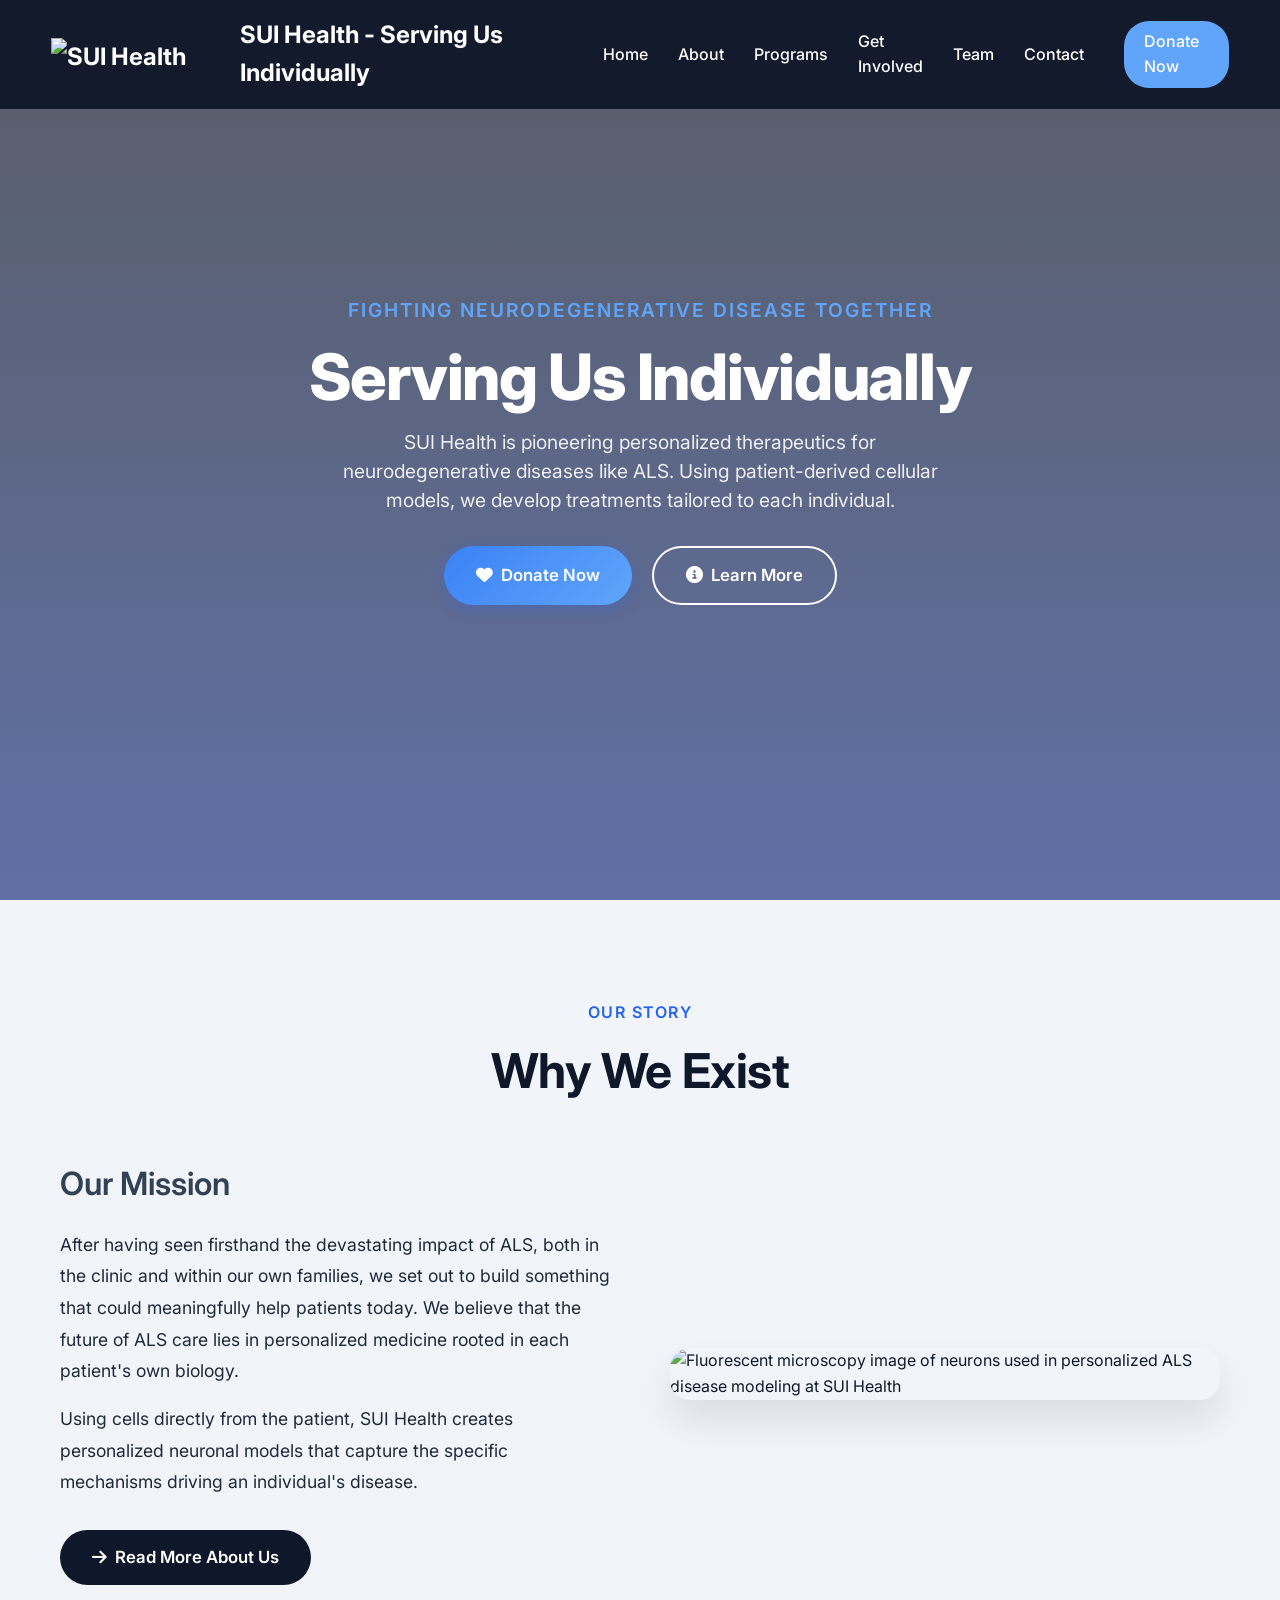
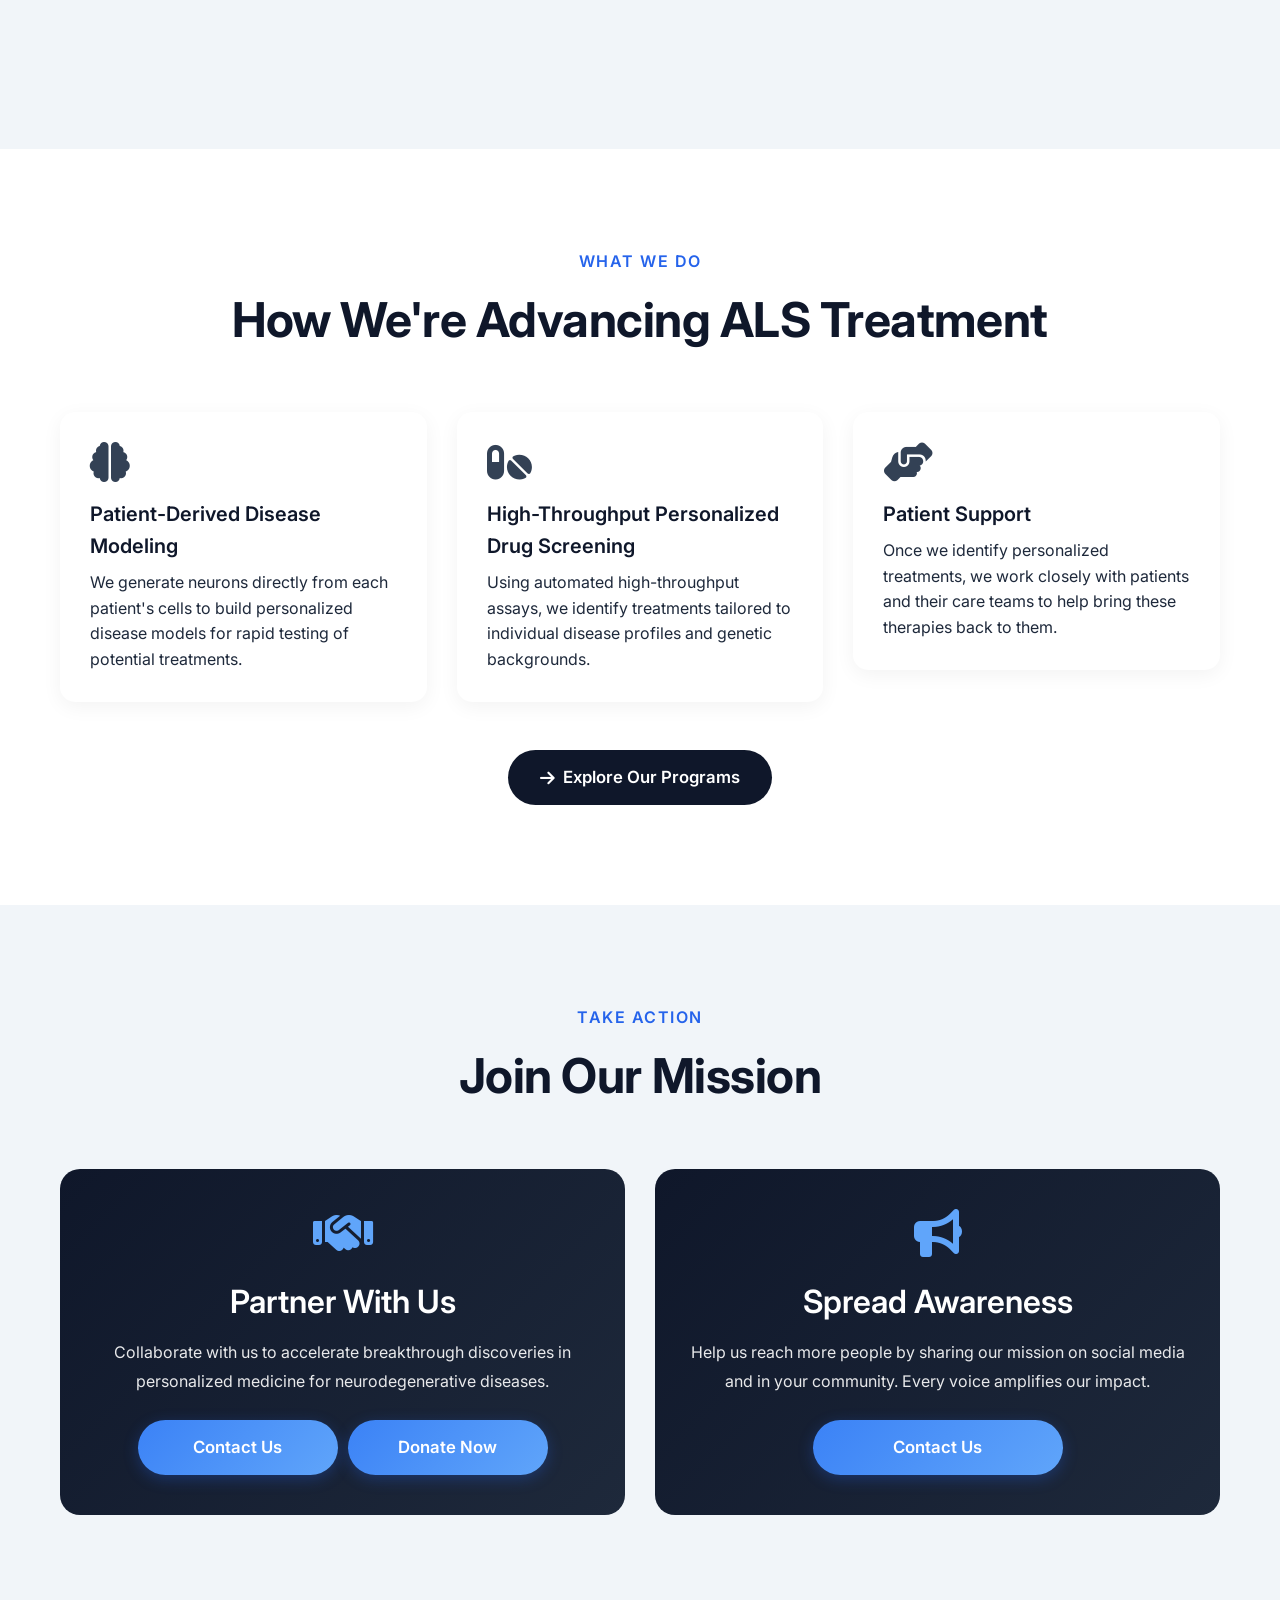
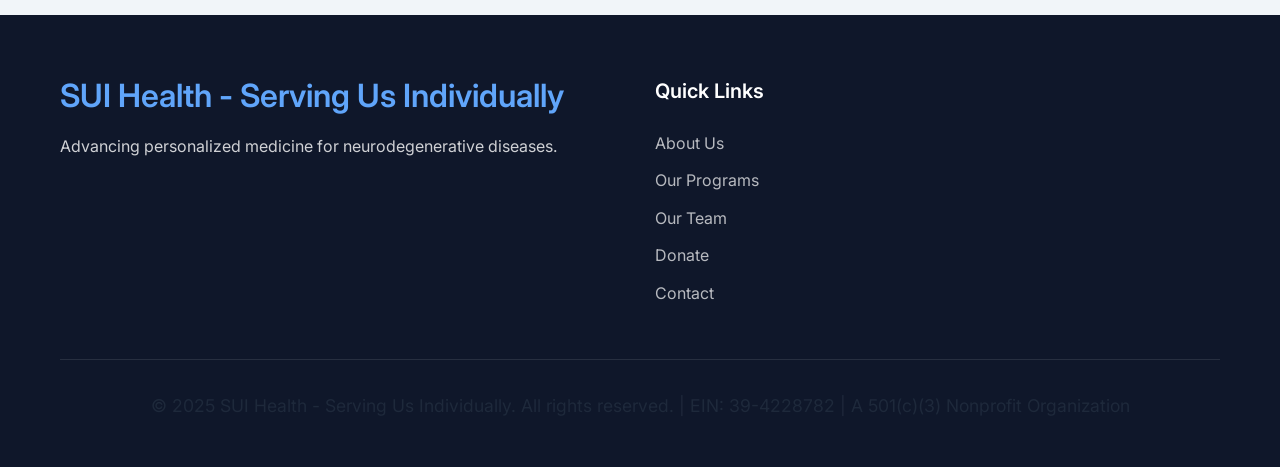
==== index.html @ d616ecc9 "Initial commit" ====
<!DOCTYPE html>
<html lang="en">
<head>
    <meta charset="UTF-8">
    <meta name="viewport" content="width=device-width, initial-scale=1.0">
    <title>SUI Health — Personalized ALS & Neurodegenerative Disease Treatment | Nonprofit</title>
    <meta name="description" content="SUI Health is a 501(c)(3) nonprofit pioneering personalized treatments for ALS and neurodegenerative diseases using patient-derived cellular models. Donate or partner with us today.">
    <meta name="keywords" content="ALS treatment, personalized medicine ALS, neurodegenerative disease research, ALS nonprofit, personalized therapeutics, patient-derived disease models, ALS drug discovery">
    <link rel="canonical" href="https://www.suihealth.com/">

    <!-- Open Graph / Social -->
    <meta property="og:title" content="SUI Health — Personalized ALS & Neurodegenerative Disease Treatment">
    <meta property="og:description" content="Pioneering personalized treatments for ALS using patient-derived cellular models. A 501(c)(3) nonprofit.">
    <meta property="og:url" content="https://www.suihealth.com/">
    <meta property="og:type" content="website">
    <meta property="og:image" content="https://suihealth-website.s3.us-east-2.amazonaws.com/photos/logo-white.png">

    <!-- Structured Data -->
    <script type="application/ld+json">
    {
        "@context": "https://schema.org",
        "@type": "NonprofitOrganization",
        "name": "SUI Health - Serving Us Individually",
        "alternateName": "SUI Health",
        "url": "https://www.suihealth.com",
        "logo": "https://suihealth-website.s3.us-east-2.amazonaws.com/photos/logo-white.png",
        "description": "A 501(c)(3) nonprofit pioneering personalized treatments for ALS and neurodegenerative diseases using patient-derived cellular models.",
        "taxID": "39-4228782",
        "nonprofitStatus": "501c3",
        "email": "contact@suihealth.com",
        "telephone": "(858) 395-0385",
        "sameAs": [],
        "founder": [
            {"@type": "Person", "name": "Dr. Tristan McKinney", "jobTitle": "Co-Founder & Director"},
            {"@type": "Person", "name": "Dr. Sami Barmada", "jobTitle": "Co-Founder & Director"},
            {"@type": "Person", "name": "Dr. Arpana Arjun McKinney", "jobTitle": "Co-Founder & Director"}
        ]
    }
    </script>

    <!-- Google Analytics -->
    <script async src="https://www.googletagmanager.com/gtag/js?id=G-ZKHD42PNMG"></script>
    <script>
        window.dataLayer = window.dataLayer || [];
        function gtag(){dataLayer.push(arguments);}
        gtag('js', new Date());
        gtag('config', 'G-ZKHD42PNMG');
    </script>

    <!-- Fonts & Icons -->
    <link rel="preconnect" href="https://fonts.googleapis.com">
    <link rel="preconnect" href="https://fonts.gstatic.com" crossorigin>
    <link href="https://fonts.googleapis.com/css2?family=Inter:wght@300;400;500;600;700;800&display=swap" rel="stylesheet">
    <link rel="stylesheet" href="https://cdnjs.cloudflare.com/ajax/libs/font-awesome/6.4.0/css/all.min.css">

    <!-- Shared Stylesheet -->
    <link rel="stylesheet" href="styles.css">
</head>
<body>
    <!-- Loading Screen -->
    <div class="loader" id="loader"><div class="loader-spinner"></div></div>

    <!-- Navigation -->
    <nav id="navbar">
        <div class="nav-container">
            <a href="/" class="logo">
                <img src="https://suihealth-website.s3.us-east-2.amazonaws.com/photos/logo-white.png" alt="SUI Health Logo" class="logo-img">
                <span><span class="logo-line1">SUI Health -</span> <span class="logo-line2">Serving Us Individually</span></span>
            </a>
            <div class="nav-links">
                <a href="/">Home</a>
                <a href="/about">About</a>
                <a href="/programs">Programs</a>
                <a href="/get-involved">Get Involved</a>
                <a href="/team">Team</a>
                <a href="/contact">Contact</a>
                <a href="/donate" class="btn-donate">Donate Now</a>
            </div>
            <div class="mobile-menu" onclick="toggleMobileMenu()">
                <i class="fas fa-bars"></i>
            </div>
        </div>
    </nav>

    <!-- Hero Section -->
    <section id="home">
        <div class="hero-content">
            <div class="container">
                <div class="hero-subtitle">Fighting Neurodegenerative Disease Together</div>
                <h1>Serving Us Individually</h1>
                <p class="hero-description">
                    SUI Health is pioneering personalized therapeutics for neurodegenerative diseases like ALS. Using patient-derived cellular models, we develop treatments tailored to each individual.
                </p>
                <div class="hero-buttons">
                    <a href="/donate" class="btn btn-primary"><i class="fas fa-heart"></i> Donate Now</a>
                    <a href="/about" class="btn btn-secondary"><i class="fas fa-info-circle"></i> Learn More</a>
                </div>
            </div>
        </div>
    </section>

    <!-- Brief About Preview -->
    <section>
        <div class="container">
            <div class="section-header">
                <div class="section-subtitle">Our Story</div>
                <h2>Why We Exist</h2>
            </div>
            <div class="about-content fade-in">
                <div class="about-text">
                    <h3>Our Mission</h3>
                    <p>After having seen firsthand the devastating impact of ALS, both in the clinic and within our own families, we set out to build something that could meaningfully help patients today. We believe that the future of ALS care lies in personalized medicine rooted in each patient's own biology.</p>
                    <p>Using cells directly from the patient, SUI Health creates personalized neuronal models that capture the specific mechanisms driving an individual's disease.</p>
                    <a href="/about" class="btn btn-dark" style="margin-top: 1rem;"><i class="fas fa-arrow-right"></i> Read More About Us</a>
                </div>
                <div class="about-image">
                    <img src="https://suihealth-website.s3.us-east-2.amazonaws.com/photos/GU_LC3B-noBaf_1006 - Deconvolved, Type Automatic_2.png" alt="Fluorescent microscopy image of neurons used in personalized ALS disease modeling at SUI Health">
                </div>
            </div>
        </div>
    </section>

    <!-- Programs Preview -->
    <section>
        <div class="container">
            <div class="section-header">
                <div class="section-subtitle">What We Do</div>
                <h2>How We're Advancing ALS Treatment</h2>
            </div>
            <div class="values-grid fade-in">
                <div class="value-card">
                    <i class="fas fa-brain"></i>
                    <h4>Patient-Derived Disease Modeling</h4>
                    <p>We generate neurons directly from each patient's cells to build personalized disease models for rapid testing of potential treatments.</p>
                </div>
                <div class="value-card">
                    <i class="fas fa-pills"></i>
                    <h4>High-Throughput Personalized Drug Screening</h4>
                    <p>Using automated high-throughput assays, we identify treatments tailored to individual disease profiles and genetic backgrounds.</p>
                </div>
                <div class="value-card">
                    <i class="fas fa-hands-helping"></i>
                    <h4>Patient Support</h4>
                    <p>Once we identify personalized treatments, we work closely with patients and their care teams to help bring these therapies back to them.</p>
                </div>
            </div>
            <div style="text-align: center; margin-top: 3rem;">
                <a href="/programs" class="btn btn-dark"><i class="fas fa-arrow-right"></i> Explore Our Programs</a>
            </div>
        </div>
    </section>

    <!-- CTA Section -->
    <section>
        <div class="container">
            <div class="section-header">
                <div class="section-subtitle">Take Action</div>
                <h2>Join Our Mission</h2>
            </div>
            <div class="involvement-options fade-in">
                <div class="involvement-card">
                    <i class="fas fa-handshake"></i>
                    <h3>Partner With Us</h3>
                    <p>Collaborate with us to accelerate breakthrough discoveries in personalized medicine for neurodegenerative diseases.</p>
                    <div class="involvement-buttons">
                        <a href="/contact" class="btn btn-primary">Contact Us</a>
                        <a href="/donate" class="btn btn-primary">Donate Now</a>
                    </div>
                </div>
                <div class="involvement-card">
                    <i class="fas fa-bullhorn"></i>
                    <h3>Spread Awareness</h3>
                    <p>Help us reach more people by sharing our mission on social media and in your community. Every voice amplifies our impact.</p>
                    <a href="/contact" class="btn btn-primary">Contact Us</a>
                </div>
            </div>
        </div>
    </section>

    <!-- Footer -->
    <footer>
        <div class="container">
            <div class="footer-content">
                <div class="footer-about">
                    <h3>SUI Health - Serving Us Individually</h3>
                    <p>Advancing personalized medicine for neurodegenerative diseases.</p>
                </div>
                <div class="footer-column">
                    <h4>Quick Links</h4>
                    <ul>
                        <li><a href="/about">About Us</a></li>
                        <li><a href="/programs">Our Programs</a></li>
                        <li><a href="/team">Our Team</a></li>
                        <li><a href="/donate">Donate</a></li>
                        <li><a href="/contact">Contact</a></li>
                    </ul>
                </div>
            </div>
            <div class="footer-bottom">
                <p>&copy; 2025 SUI Health - Serving Us Individually. All rights reserved. | EIN: 39-4228782 | A 501(c)(3) Nonprofit Organization</p>
            </div>
        </div>
    </footer>

    <script src="main.js"></script>
</body>
</html>
---- styles.css ----
/* ========== styles.css — SUI Health Shared Styles ========== */

/* ---------- CSS VARIABLES ---------- */
:root {
    --primary-blue: #2563eb;
    --secondary-blue: #1e40af;
    --light-blue: #3b82f6;
    --accent-blue: #60a5fa;
    --dark-black: #0f172a;
    --medium-black: #1e293b;
    --light-black: #334155;
    --gray: #64748b;
    --light-gray: #f1f5f9;
    --white: #ffffff;
    --success: #10b981;
    --warning: #f59e0b;
    --section-padding: clamp(60px, 8vw, 100px);
    --container-padding: clamp(16px, 4vw, 20px);
    --element-gap: clamp(20px, 4vw, 30px);
}

/* ---------- RESET & BASE ---------- */
* { box-sizing: border-box; margin: 0; padding: 0; scroll-behavior: smooth; }
html { font-size: 16px; }
body {
    font-family: 'Inter', sans-serif;
    color: var(--dark-black);
    background-color: var(--white);
    line-height: 1.6;
    overflow-x: hidden;
    width: 100%;
}

/* ---------- TYPOGRAPHY ---------- */
h1 { font-size: clamp(2.5rem, 5vw, 4rem); font-weight: 800; line-height: 1.1; letter-spacing: -0.02em; margin-bottom: 1rem; }
h2 { font-size: clamp(2rem, 4vw, 3rem); font-weight: 700; line-height: 1.2; letter-spacing: -0.01em; margin-bottom: 1.5rem; }
h3 { font-size: clamp(1.5rem, 3vw, 2rem); font-weight: 600; line-height: 1.3; margin-bottom: 1rem; }
h4 { font-size: 1.25rem; font-weight: 600; margin-bottom: 0.75rem; }
p { font-size: 1.1rem; line-height: 1.8; color: var(--medium-black); margin-bottom: 1rem; }

/* ---------- CONTAINER ---------- */
.container { width: 100%; max-width: 1200px; margin: 0 auto; padding: 0 var(--container-padding); }

/* ---------- SECTIONS ---------- */
section { width: 100%; padding: var(--section-padding) 0; position: relative; }
section:nth-child(even) { background: var(--light-gray); }
.section-header { text-align: center; margin-bottom: 4rem; }
.section-subtitle { color: var(--primary-blue); font-size: 1rem; font-weight: 600; text-transform: uppercase; letter-spacing: 1.5px; margin-bottom: 1rem; }

/* ---------- BUTTONS ---------- */
.btn {
    display: inline-flex; align-items: center; justify-content: center; gap: 8px;
    padding: clamp(12px, 3vw, 14px) clamp(24px, 5vw, 32px);
    font-size: clamp(1rem, 2.5vw, 1.05rem); font-weight: 600; text-decoration: none;
    border-radius: 50px; transition: all 0.3s ease; cursor: pointer; border: none;
    text-align: center; white-space: nowrap;
}
.btn-primary {
    background: linear-gradient(135deg, var(--light-blue), var(--accent-blue));
    color: var(--white); box-shadow: 0 4px 15px rgba(37, 99, 235, 0.3);
}
.btn-primary:hover { transform: translateY(-2px); box-shadow: 0 6px 20px rgba(37, 99, 235, 0.4); }
.btn-secondary { background: transparent; color: var(--white); border: 2px solid var(--white); }
.btn-secondary:hover { background: var(--white); color: var(--primary-blue); }
.btn-dark { background: var(--dark-black); color: var(--white); }
.btn-dark:hover { background: var(--medium-black); }

/* ---------- NAVIGATION ---------- */
nav {
    position: fixed; top: 0; left: 0; width: 100%;
    background: rgba(15, 23, 42, 0.95); backdrop-filter: blur(12px);
    z-index: 1000; transition: all 0.3s ease;
}
nav.scrolled { box-shadow: 0 4px 20px rgba(0, 0, 0, 0.1); }
.nav-container {
    display: flex; justify-content: space-between; align-items: center;
    padding: clamp(0.75rem, 2vw, 1rem) clamp(16px, 4vw, 5%);
}
.logo {
    display: flex; align-items: center; gap: 10px; color: var(--white);
    font-size: clamp(1.25rem, 3vw, 1.5rem); font-weight: 700; text-decoration: none;
}
.logo-img { height: clamp(24px, 4vw, 32px); width: auto; object-fit: contain; }
.logo-line1, .logo-line2 { display: inline; }

.nav-links { display: flex; gap: clamp(20px, 4vw, 30px); align-items: center; }
.nav-links a {
    color: var(--white); text-decoration: none; font-weight: 500;
    font-size: clamp(0.9rem, 2vw, 1rem); transition: color 0.3s ease; position: relative;
}
.nav-links a::after {
    content: ''; position: absolute; bottom: -5px; left: 0; width: 0; height: 2px;
    background: var(--accent-blue); transition: width 0.3s ease;
}
.nav-links a:hover::after { width: 100%; }
.nav-links .btn-donate {
    background: var(--accent-blue); padding: 8px 20px; border-radius: 25px; margin-left: 10px;
}
.nav-links .btn-donate:hover { background: var(--light-blue); transform: translateY(-1px); }
.mobile-menu { display: none; color: var(--white); font-size: 1.5rem; cursor: pointer; padding: 8px; }

/* ---------- HERO (homepage + page banners) ---------- */
.page-hero {
    position: relative;
    padding: 160px 0 80px;
    text-align: center;
    color: #fff;
    overflow: hidden;
    background: 
        linear-gradient(rgba(15,23,42,0.85), rgba(30,64,175,0.75)),
        url('https://suihealth-website.s3.us-east-2.amazonaws.com/photos/17_6_21_vehicle_treated_DAPI_TDP_MAP2_2_MaxIntensity.png') no-repeat center center;
    background-size: cover;
}

.page-hero h1 {
    color: #fff;
    font-size: clamp(2.5rem, 5vw, 4rem);
    font-weight: 800;
    line-height: 1.1;
    letter-spacing: -0.02em;
    margin-bottom: 1rem;
}

.page-hero p {
    color: rgba(255,255,255,0.9);
    font-size: 1.2rem;
    line-height: 1.5;
    max-width: 700px;
    margin-left: auto;
    margin-right: auto;
}

.page-hero .section-subtitle {
    color: var(--accent-blue);
    font-size: 1.2rem;
    font-weight: 600;
    text-transform: uppercase;
    letter-spacing: 2px;
    margin-bottom: 1rem;
}

/* Full-height hero for homepage */
#home {
    position: relative; min-height: 100vh; display: flex; align-items: center;
    justify-content: center; text-align: center; color: #fff; overflow: hidden;
    background: linear-gradient(rgba(15,23,42,0.6), rgba(30,64,175,0.6)),
        url('https://suihealth-website.s3.us-east-2.amazonaws.com/photos/17_6_21_vehicle_treated_DAPI_TDP_MAP2_2_MaxIntensity.png') no-repeat center center;
    background-size: cover;
}
#home::before {
    content: ''; position: absolute; top: 0; left: 0; right: 0; bottom: 0;
    background: rgba(0,0,0,0.2); pointer-events: none;
}
.hero-content { position: relative; z-index: 2; max-width: 800px; padding: 0 var(--container-padding); animation: fadeInUp 1s ease; }
.hero-subtitle { color: var(--accent-blue); font-size: 1.2rem; font-weight: 600; margin-bottom: 1rem; text-transform: uppercase; letter-spacing: 2px; }
#home h1 { font-size: clamp(2.5rem, 5vw, 4rem); font-weight: 800; margin-bottom: 1rem; }
.hero-description { font-size: 1.2rem; line-height: 1.5; color: rgba(255,255,255,0.9); margin-bottom: 2rem; max-width: 600px; margin-left: auto; margin-right: auto; }
.hero-buttons { display: flex; gap: 20px; justify-content: center; flex-wrap: wrap; }

/* ---------- GRIDS ---------- */
.values-grid { display: grid; grid-template-columns: repeat(auto-fit, minmax(280px, 1fr)); gap: var(--element-gap); margin-top: 3rem; }

/* ---------- VALUE CARDS ---------- */
.value-card {
    background: var(--white); padding: clamp(25px, 4vw, 30px); border-radius: 15px;
    box-shadow: 0 5px 20px rgba(0, 0, 0, 0.05); transition: transform 0.3s ease, box-shadow 0.3s ease; height: fit-content;
}
.value-card:hover { transform: translateY(-5px); box-shadow: 0 10px 30px rgba(0, 0, 0, 0.1); }
.value-card i { font-size: clamp(2rem, 5vw, 2.5rem); color: var(--light-black); margin-bottom: 1rem; }
.value-card h4 { color: var(--dark-black); margin-bottom: 0.5rem; }
.value-card p { font-size: clamp(0.95rem, 2.5vw, 1rem); line-height: 1.6; margin: 0; }

/* ---------- ABOUT ---------- */
.about-content { display: grid; grid-template-columns: 1fr; gap: clamp(40px, 8vw, 60px); align-items: center; margin-bottom: 4rem; }
.about-text h3 { color: var(--light-black); margin-bottom: 1.5rem; }
.about-image { position: relative; border-radius: 20px; overflow: hidden; box-shadow: 0 20px 40px rgba(0, 0, 0, 0.1); order: 2; }
.about-image img { width: 100%; height: auto; display: block; }
.about-text { order: 1; }
.about-values { text-align: center; margin-bottom: 40px; padding: 0 var(--container-padding); box-sizing: border-box; }
.about-values img { max-width: 100%; max-height: 400px; width: auto; height: auto; object-fit: cover; border-radius: 10px; box-shadow: 0 4px 10px rgba(0,0,0,0.1); display: block; margin: 0 auto; }

/* ---------- TEAM ---------- */
.team-grid { display: grid; grid-template-columns: repeat(auto-fit, minmax(300px, 1fr)); gap: var(--element-gap); }
.team-member { background: var(--white); border-radius: 20px; overflow: hidden; box-shadow: 0 10px 30px rgba(0, 0, 0, 0.08); transition: transform 0.3s ease, box-shadow 0.3s ease; }
.team-member:hover { transform: translateY(-10px); box-shadow: 0 20px 40px rgba(0, 0, 0, 0.15); }
.team-member-image { height: 300px; background: linear-gradient(135deg, var(--light-black), var(--secondary-blue)); display: flex; align-items: center; justify-content: center; position: relative; overflow: hidden; }
.team-photo { width: 100%; height: 100%; object-fit: cover; object-position: center; }
.team-member-content { padding: clamp(20px, 4vw, 30px); }
.team-member-role { color: var(--light-black); font-weight: 600; margin-bottom: 1rem; }
.team-member-bio { color: var(--gray); line-height: 1.6; margin-bottom: 0; font-size: clamp(0.95rem, 2.5vw, 1rem); }

/* ---------- GET INVOLVED ---------- */
.involvement-options { display: grid; grid-template-columns: repeat(auto-fit, minmax(300px, 1fr)); gap: var(--element-gap); }
.involvement-card { background: linear-gradient(135deg, var(--dark-black), var(--medium-black)); color: var(--white); padding: clamp(30px, 5vw, 40px) clamp(20px, 4vw, 30px); border-radius: 20px; text-align: center; transition: transform 0.3s ease; }
.involvement-card:hover { transform: scale(1.02); }
.involvement-card i { font-size: clamp(2.5rem, 5vw, 3rem); color: var(--accent-blue); margin-bottom: 1.5rem; }
.involvement-card h3 { margin-bottom: 1rem; }
.involvement-card p { color: rgba(255, 255, 255, 0.9); margin-bottom: 1.5rem; font-size: clamp(0.95rem, 2.5vw, 1rem); }
.involvement-card .btn { width: 100%; max-width: 250px; }
.involvement-buttons { display: flex; gap: 10px; flex-wrap: wrap; justify-content: center; }
.involvement-buttons .btn { flex: 1; min-width: 120px; max-width: 200px; }

/* ---------- DONATION ---------- */
.sui-donation-section { max-width: 900px; margin: 0 auto; background: var(--white); border-radius: 20px; box-shadow: 0 20px 60px rgba(0, 0, 0, 0.1); overflow: hidden; }
.donation-content-wrapper { padding: clamp(30px, 5vw, 50px) clamp(20px, 4vw, 40px); }
.impact-message { text-align: center; margin-bottom: clamp(30px, 6vw, 50px); }
.impact-message h3 { color: var(--dark-black); font-size: clamp(1.5rem, 3vw, 2rem); font-weight: 600; line-height: 1.3; margin-bottom: 1.5rem; }
.impact-message p { font-size: clamp(1rem, 2.5vw, 1.1rem); line-height: 1.7; color: var(--medium-black); margin-bottom: 2rem; max-width: 700px; margin-left: auto; margin-right: auto; }
.impact-points { display: grid; grid-template-columns: repeat(auto-fit, minmax(250px, 1fr)); gap: clamp(20px, 4vw, 25px); margin-top: 30px; }
.impact-point { display: flex; align-items: center; gap: 15px; padding: clamp(15px, 3vw, 20px); background: var(--light-gray); border-radius: 15px; border-left: 4px solid var(--primary-blue); transition: transform 0.3s ease, box-shadow 0.3s ease; }
.impact-point:hover { transform: translateY(-2px); box-shadow: 0 5px 20px rgba(37, 99, 235, 0.1); }
.impact-point i { font-size: clamp(1.25rem, 3vw, 1.5rem); color: var(--primary-blue); min-width: 24px; flex-shrink: 0; }
.impact-point span { font-size: clamp(0.95rem, 2.5vw, 1rem); font-weight: 500; color: var(--dark-black); }
.secure-donation { text-align: center; margin: clamp(30px, 6vw, 50px) 0; }
.security-badge { display: inline-flex; align-items: center; gap: 10px; background: rgba(16, 185, 129, 0.1); color: var(--success); padding: 12px clamp(20px, 4vw, 28px); border-radius: 30px; font-weight: 600; font-size: clamp(0.9rem, 2.5vw, 1rem); margin-bottom: clamp(25px, 5vw, 35px); border: 1px solid rgba(16, 185, 129, 0.2); }
.security-badge i { font-size: 1.1rem; }
.paypal-container { margin: 30px 0; }
.custom-donate-btn {
    background: linear-gradient(135deg, var(--light-blue) 0%, var(--accent-blue) 100%);
    color: var(--white); border: none; border-radius: 50px;
    padding: clamp(18px, 4vw, 24px) clamp(30px, 6vw, 50px);
    font-size: clamp(1.1rem, 2.5vw, 1.2rem); font-weight: 600; cursor: pointer;
    transition: all 0.3s ease; box-shadow: 0 8px 30px rgba(37, 99, 235, 0.3);
    min-width: clamp(280px, 50vw, 320px); display: inline-flex; align-items: center;
    justify-content: center; gap: 15px; font-family: 'Inter', sans-serif;
    position: relative; overflow: hidden;
}
.custom-donate-btn::before { content: ''; position: absolute; top: 0; left: -100%; width: 100%; height: 100%; background: linear-gradient(90deg, transparent, rgba(255, 255, 255, 0.2), transparent); transition: left 0.5s; }
.custom-donate-btn:hover::before { left: 100%; }
.custom-donate-btn:hover { transform: translateY(-3px); box-shadow: 0 12px 40px rgba(37, 99, 235, 0.4); background: linear-gradient(135deg, var(--primary-blue) 0%, var(--secondary-blue) 100%); }
.custom-donate-btn i { font-size: 1.3rem; }
.btn-content { display: flex; flex-direction: column; align-items: center; }
.btn-text { font-size: clamp(1.1rem, 2.5vw, 1.2rem); line-height: 1.2; }
.btn-content small { font-size: clamp(0.75rem, 2vw, 0.8rem); font-weight: 400; opacity: 0.9; margin-top: 4px; }
.nonprofit-credentials { background: var(--light-gray); border-radius: 20px; padding: clamp(25px, 5vw, 40px); margin: clamp(30px, 6vw, 50px) 0; }
.credentials-grid { display: grid; grid-template-columns: repeat(auto-fit, minmax(250px, 1fr)); gap: clamp(20px, 4vw, 30px); }
.credential-item { display: flex; align-items: center; gap: clamp(15px, 3vw, 20px); background: var(--white); padding: clamp(18px, 4vw, 25px); border-radius: 15px; box-shadow: 0 5px 20px rgba(0, 0, 0, 0.05); transition: transform 0.3s ease, box-shadow 0.3s ease; }
.credential-item:hover { transform: translateY(-3px); box-shadow: 0 10px 30px rgba(0, 0, 0, 0.1); }
.credential-icon { width: clamp(50px, 8vw, 60px); height: clamp(50px, 8vw, 60px); background: linear-gradient(135deg, var(--light-blue) 0%, var(--accent-blue) 100%); border-radius: 15px; display: flex; align-items: center; justify-content: center; flex-shrink: 0; }
.credential-icon i { font-size: clamp(1.25rem, 3vw, 1.5rem); color: var(--white); }
.credential-text { flex: 1; }
.credential-text strong { display: block; color: var(--dark-black); font-size: clamp(1rem, 2.5vw, 1.1rem); font-weight: 600; margin-bottom: 5px; }
.credential-text span { color: var(--gray); font-size: clamp(0.9rem, 2vw, 0.95rem); }

/* ---------- CONTACT ---------- */
.contact-container { display: grid; grid-template-columns: 1fr; gap: var(--element-gap); max-width: 1000px; margin: 0 auto; }
.contact-info { background: linear-gradient(135deg, var(--dark-black), var(--medium-black)); color: var(--white); padding: clamp(25px, 5vw, 40px); border-radius: 20px; order: 2; }
.contact-info img { max-width: 300px; width: 100%; height: auto; border-radius: 15px; margin-top: 20px; display: block; margin-left: auto; margin-right: auto; }
.contact-form { background: var(--white); padding: clamp(25px, 5vw, 40px); border-radius: 20px; box-shadow: 0 10px 30px rgba(0, 0, 0, 0.05); order: 1; }
.contact-item { display: flex; align-items: flex-start; gap: 20px; margin-bottom: 25px; }
.contact-item i { font-size: 1.5rem; color: var(--accent-blue); width: 30px; margin-top: 2px; flex-shrink: 0; }
.contact-item-content h4 { font-size: 1rem; margin-bottom: 0.3rem; color: var(--accent-blue); }
.contact-item-content p { color: rgba(255, 255, 255, 0.9); margin: 0; font-size: clamp(0.95rem, 2.5vw, 1rem); }
.contact-item-content a { color: rgba(255, 255, 255, 0.9); text-decoration: none; }
.form-group { margin-bottom: clamp(15px, 3vw, 20px); }
.form-group label { display: block; margin-bottom: 8px; font-weight: 600; color: var(--dark-black); font-size: clamp(0.95rem, 2.5vw, 1rem); }
.form-group input, .form-group textarea { width: 100%; padding: clamp(10px, 2.5vw, 12px); border: 2px solid var(--light-gray); border-radius: 10px; font-size: clamp(0.95rem, 2.5vw, 1rem); font-family: inherit; transition: border-color 0.3s ease; }
.form-group input:focus, .form-group textarea:focus { outline: none; border-color: var(--primary-blue); }
.form-group textarea { resize: vertical; min-height: clamp(100px, 20vw, 120px); }
.form-submit { width: 100%; padding: clamp(12px, 3vw, 15px); font-size: clamp(1rem, 2.5vw, 1.1rem); }

/* ---------- FOOTER ---------- */
footer { background: var(--dark-black); color: var(--white); padding: clamp(40px, 8vw, 60px) 0 30px; }
.footer-content { display: grid; grid-template-columns: repeat(auto-fit, minmax(250px, 1fr)); gap: var(--element-gap); margin-bottom: 40px; }
.footer-about h3 { margin-bottom: 1rem; color: var(--accent-blue); }
.footer-about p { color: rgba(255, 255, 255, 0.8); line-height: 1.8; font-size: clamp(0.95rem, 2.5vw, 1rem); }
.footer-column h4 { margin-bottom: 1.5rem; color: var(--white); }
.footer-column ul { list-style: none; }
.footer-column ul li { margin-bottom: 12px; }
.footer-column ul li a { color: rgba(255, 255, 255, 0.7); text-decoration: none; transition: color 0.3s ease; font-size: clamp(0.9rem, 2.5vw, 1rem); }
.footer-column ul li a:hover { color: var(--accent-blue); }
.footer-bottom { padding-top: 30px; border-top: 1px solid rgba(255, 255, 255, 0.1); text-align: center; color: rgba(255, 255, 255, 0.6); font-size: clamp(0.875rem, 2vw, 0.95rem); }

/* ---------- ANIMATIONS ---------- */
@keyframes fadeInUp { from { opacity: 0; transform: translateY(40px); } to { opacity: 1; transform: translateY(0); } }
.fade-in { opacity: 0; transform: translateY(30px); transition: all 0.8s ease; }
.fade-in.visible { opacity: 1; transform: translateY(0); }

/* ---------- LOADER ---------- */
.loader { position: fixed; top: 0; left: 0; width: 100%; height: 100%; background: var(--dark-black); display: flex; align-items: center; justify-content: center; z-index: 9999; transition: opacity 0.5s ease, visibility 0.5s ease; }
.loader.hidden { opacity: 0; visibility: hidden; }
.loader-spinner { width: 60px; height: 60px; border: 4px solid rgba(255, 255, 255, 0.1); border-top-color: var(--accent-blue); border-radius: 50%; animation: spin 1s linear infinite; }
@keyframes spin { to { transform: rotate(360deg); } }

/* ---------- RESPONSIVE ---------- */
@media (min-width: 768px) {
    .about-content { grid-template-columns: 1fr 1fr; }
    .about-text { order: 1; }
    .about-image { order: 2; }
    .contact-container { grid-template-columns: 1fr 1fr; }
    .contact-info { order: 1; }
    .contact-form { order: 2; }
    .hero-buttons { justify-content: center; flex-direction: row; }
}

@media (max-width: 767px) {
    .nav-links { display: none; }
    .mobile-menu { display: block; }
    .hero-buttons { flex-direction: column; gap: 12px; }
    .hero-buttons .btn { width: 100%; max-width: 280px; margin: 0 auto; }
    .impact-points { grid-template-columns: 1fr; }
    .credentials-grid { grid-template-columns: 1fr; }
    .custom-donate-btn { max-width: 100%; min-width: 100%; }
    #home { background-attachment: scroll; }
    .programs-grid, .team-grid, .involvement-options { grid-template-columns: 1fr; }
    .footer-content { grid-template-columns: 1fr; text-align: center; }
}

@media (max-width: 768px) {
    #home h1 { font-size: 2.2rem; }
    #home .hero-description { font-size: 1rem; }
}

@media (max-width: 480px) {
    :root { --container-padding: 15px; --section-padding: 60px; }
    .logo-line2::before { content: "\A"; white-space: pre; }
    .logo { font-size: 1rem; line-height: 1.3; }
    .impact-point { flex-direction: column; text-align: center; gap: 10px; }
    .credential-item { flex-direction: column; text-align: center; gap: 15px; }
    section { padding: 60px 20px; }
    .container { padding: 0 15px; }
    .btn { padding: 12px 24px; font-size: 1rem; }
    #home h1 { font-size: 1.8rem; }
    #home .hero-description { font-size: 0.9rem; }
}
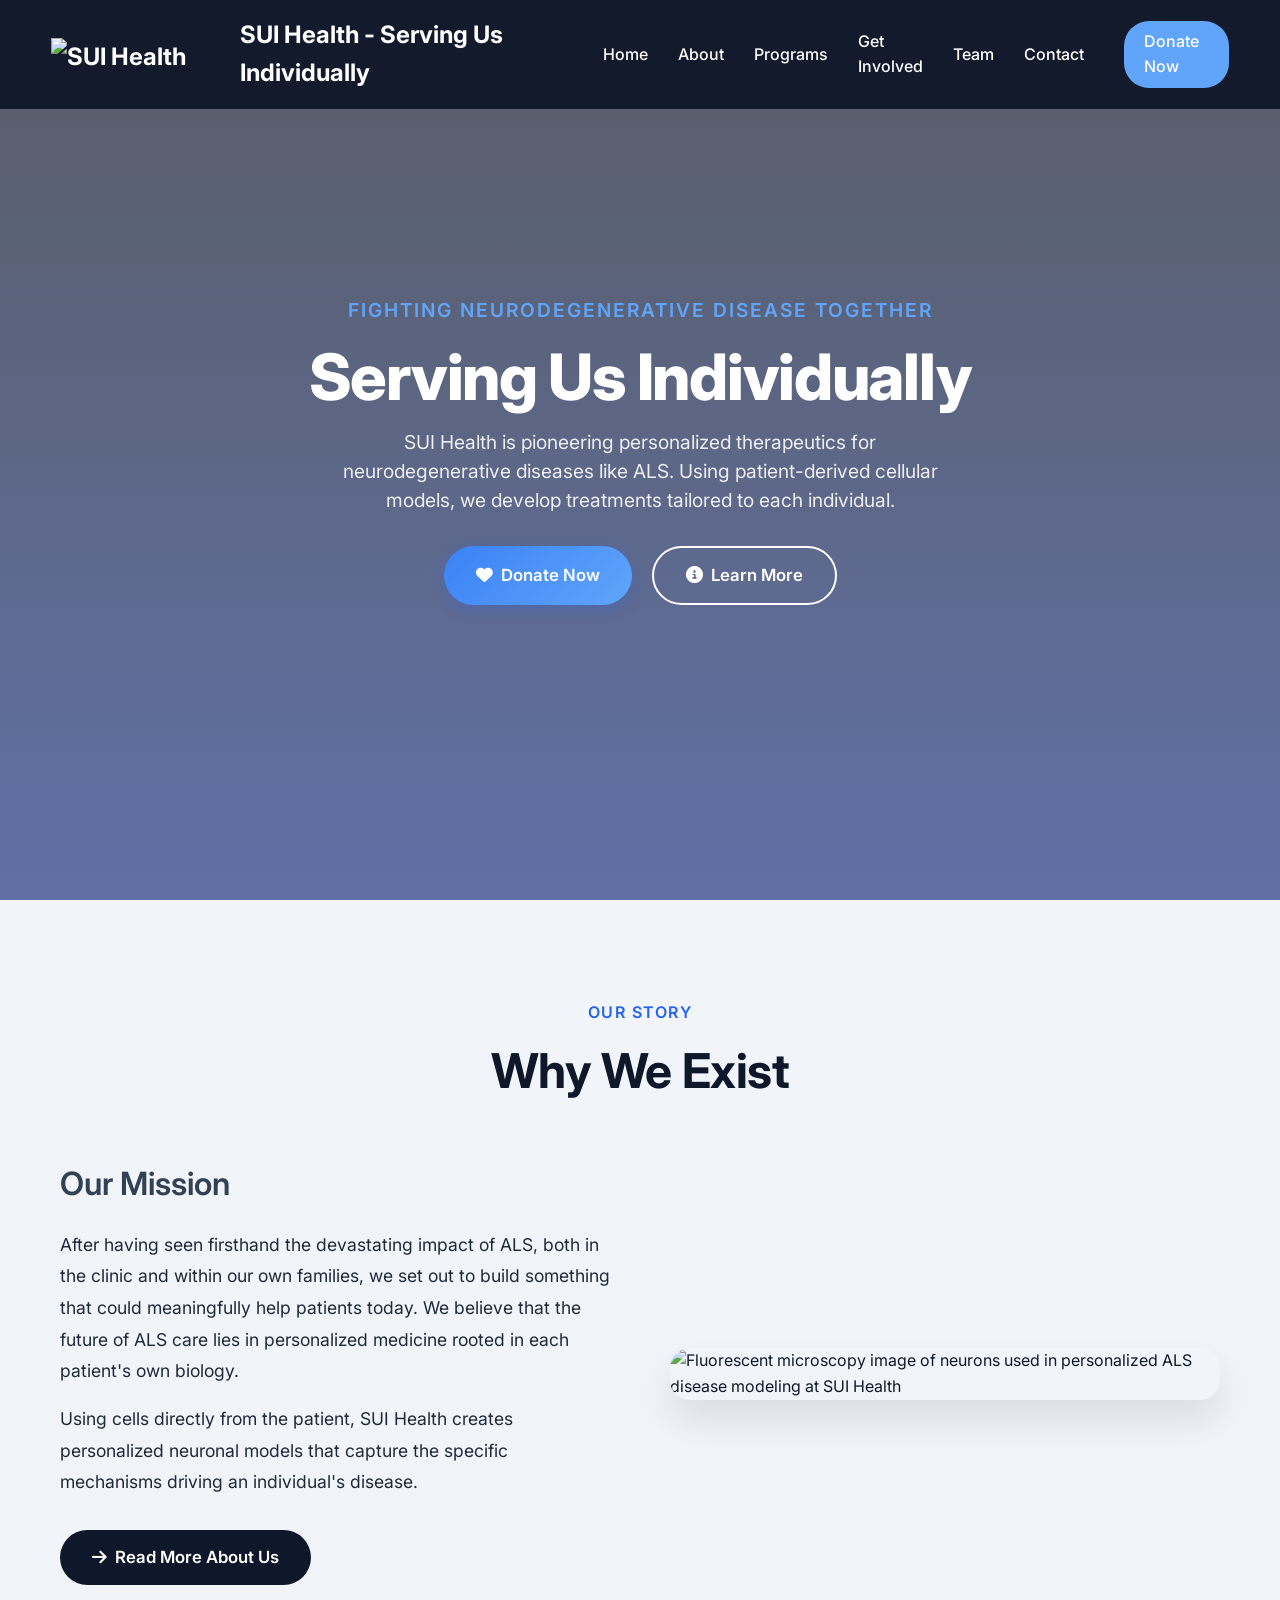
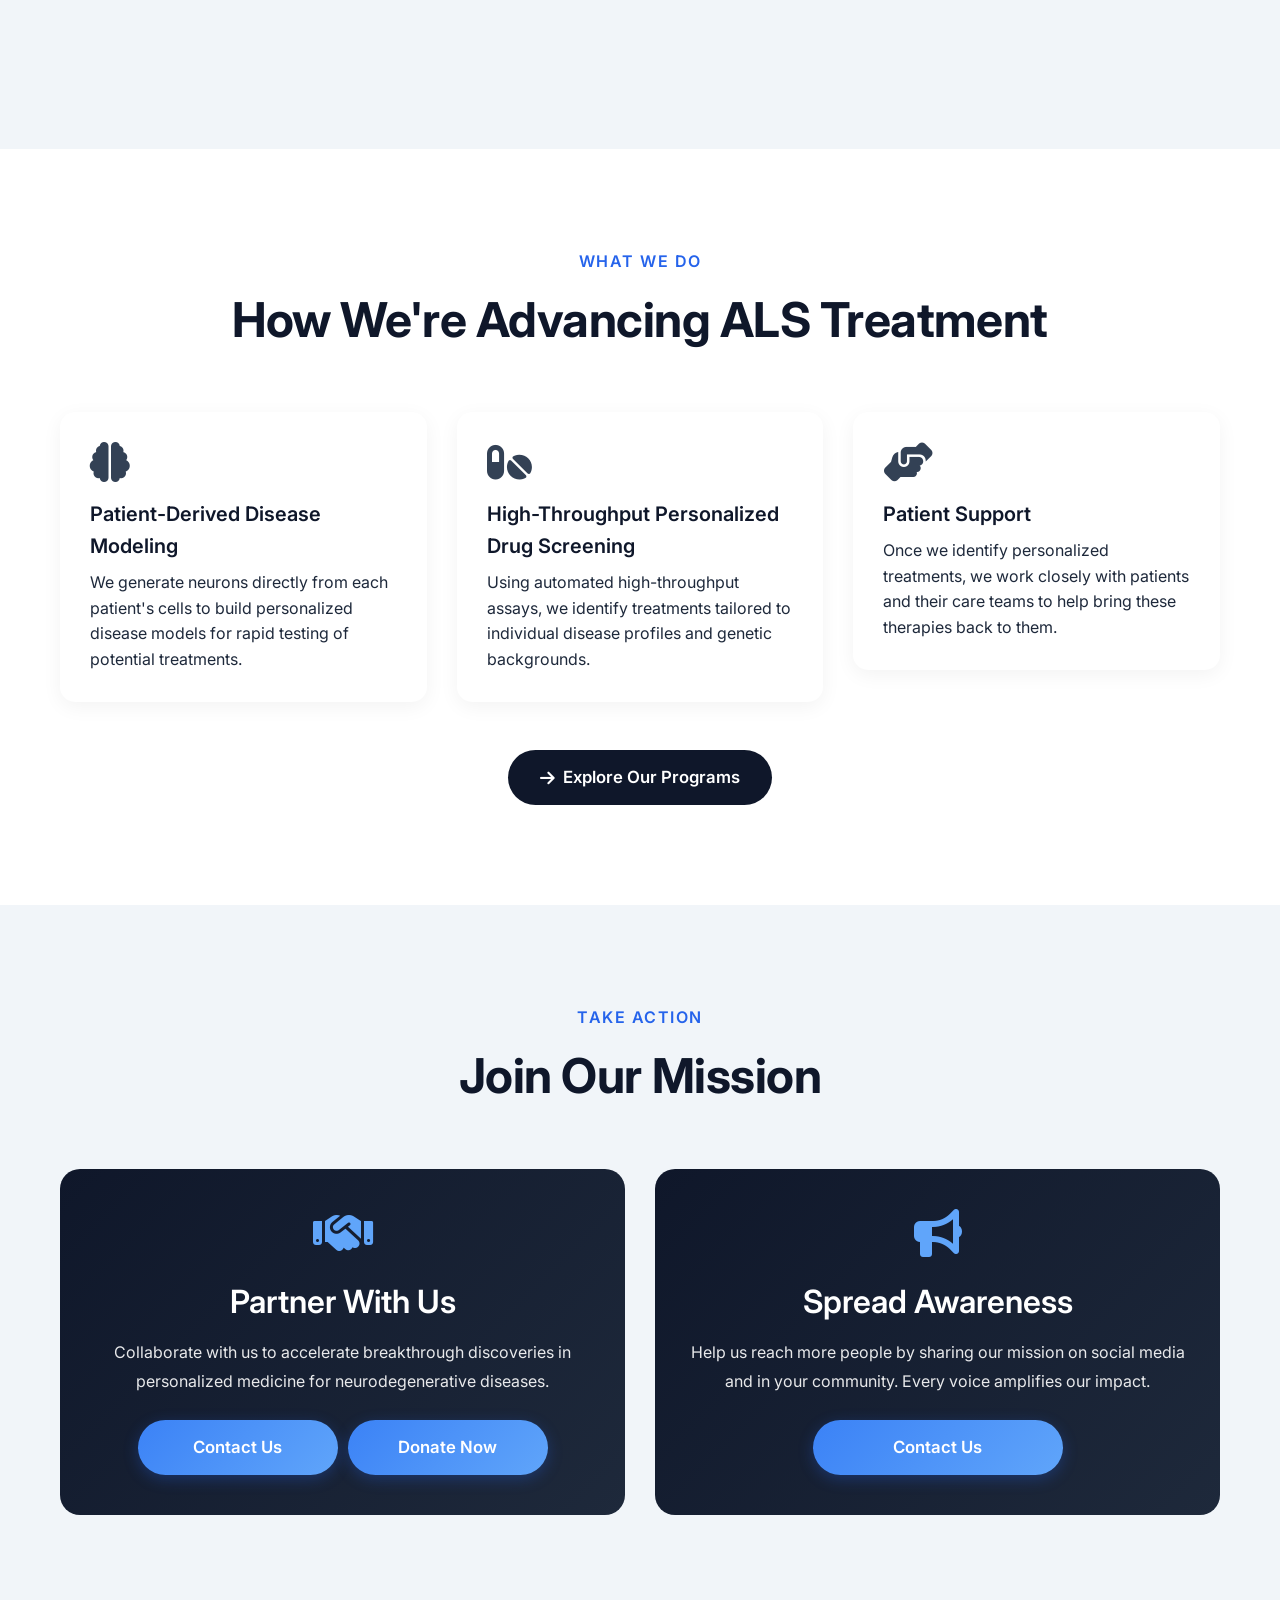
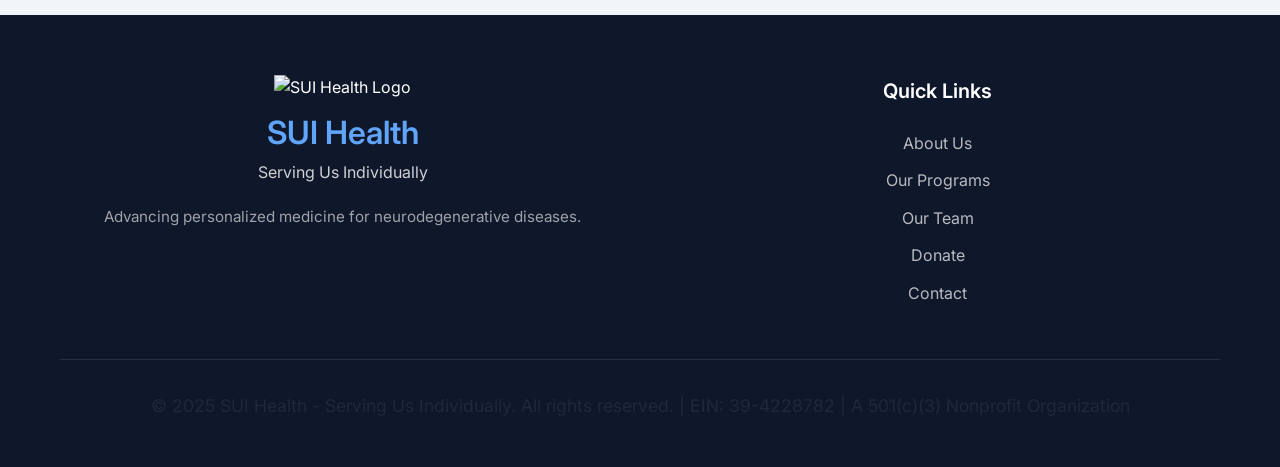
==== commit f169a7e9: "Add text and images for GitHub Pages" ====
--- a/index.html
+++ b/index.html
@@ -63,18 +63,18 @@
     <!-- Navigation -->
     <nav id="navbar">
         <div class="nav-container">
-            <a href="/" class="logo">
+            <a href="index.html" class="logo">
                 <img src="https://suihealth-website.s3.us-east-2.amazonaws.com/photos/logo-white.png" alt="SUI Health Logo" class="logo-img">
                 <span><span class="logo-line1">SUI Health -</span> <span class="logo-line2">Serving Us Individually</span></span>
             </a>
             <div class="nav-links">
-                <a href="/">Home</a>
-                <a href="/about">About</a>
-                <a href="/programs">Programs</a>
-                <a href="/get-involved">Get Involved</a>
-                <a href="/team">Team</a>
-                <a href="/contact">Contact</a>
-                <a href="/donate" class="btn-donate">Donate Now</a>
+                <a href="index.html">Home</a>
+                <a href="about.html">About</a>
+                <a href="programs.html">Programs</a>
+                <a href="get-involved.html">Get Involved</a>
+                <a href="team.html">Team</a>
+                <a href="contact.html">Contact</a>
+                <a href="donate.html" class="btn-donate">Donate Now</a>
             </div>
             <div class="mobile-menu" onclick="toggleMobileMenu()">
                 <i class="fas fa-bars"></i>
@@ -92,8 +92,8 @@
                     SUI Health is pioneering personalized therapeutics for neurodegenerative diseases like ALS. Using patient-derived cellular models, we develop treatments tailored to each individual.
                 </p>
                 <div class="hero-buttons">
-                    <a href="/donate" class="btn btn-primary"><i class="fas fa-heart"></i> Donate Now</a>
-                    <a href="/about" class="btn btn-secondary"><i class="fas fa-info-circle"></i> Learn More</a>
+                    <a href="donate.html" class="btn btn-primary"><i class="fas fa-heart"></i> Donate Now</a>
+                    <a href="about.html" class="btn btn-secondary"><i class="fas fa-info-circle"></i> Learn More</a>
                 </div>
             </div>
         </div>
@@ -111,7 +111,7 @@
                     <h3>Our Mission</h3>
                     <p>After having seen firsthand the devastating impact of ALS, both in the clinic and within our own families, we set out to build something that could meaningfully help patients today. We believe that the future of ALS care lies in personalized medicine rooted in each patient's own biology.</p>
                     <p>Using cells directly from the patient, SUI Health creates personalized neuronal models that capture the specific mechanisms driving an individual's disease.</p>
-                    <a href="/about" class="btn btn-dark" style="margin-top: 1rem;"><i class="fas fa-arrow-right"></i> Read More About Us</a>
+                    <a href="about.html" class="btn btn-dark" style="margin-top: 1rem;"><i class="fas fa-arrow-right"></i> Read More About Us</a>
                 </div>
                 <div class="about-image">
                     <img src="https://suihealth-website.s3.us-east-2.amazonaws.com/photos/GU_LC3B-noBaf_1006 - Deconvolved, Type Automatic_2.png" alt="Fluorescent microscopy image of neurons used in personalized ALS disease modeling at SUI Health">
@@ -145,7 +145,7 @@
                 </div>
             </div>
             <div style="text-align: center; margin-top: 3rem;">
-                <a href="/programs" class="btn btn-dark"><i class="fas fa-arrow-right"></i> Explore Our Programs</a>
+                <a href="programs.html" class="btn btn-dark"><i class="fas fa-arrow-right"></i> Explore Our Programs</a>
             </div>
         </div>
     </section>
@@ -163,15 +163,15 @@
                     <h3>Partner With Us</h3>
                     <p>Collaborate with us to accelerate breakthrough discoveries in personalized medicine for neurodegenerative diseases.</p>
                     <div class="involvement-buttons">
-                        <a href="/contact" class="btn btn-primary">Contact Us</a>
-                        <a href="/donate" class="btn btn-primary">Donate Now</a>
+                        <a href="contact.html" class="btn btn-primary">Contact Us</a>
+                        <a href="donate.html" class="btn btn-primary">Donate Now</a>
                     </div>
                 </div>
                 <div class="involvement-card">
                     <i class="fas fa-bullhorn"></i>
                     <h3>Spread Awareness</h3>
                     <p>Help us reach more people by sharing our mission on social media and in your community. Every voice amplifies our impact.</p>
-                    <a href="/contact" class="btn btn-primary">Contact Us</a>
+                    <a href="contact.html" class="btn btn-primary">Contact Us</a>
                 </div>
             </div>
         </div>
@@ -179,28 +179,31 @@
 
     <!-- Footer -->
     <footer>
-        <div class="container">
-            <div class="footer-content">
-                <div class="footer-about">
-                    <h3>SUI Health - Serving Us Individually</h3>
-                    <p>Advancing personalized medicine for neurodegenerative diseases.</p>
-                </div>
-                <div class="footer-column">
-                    <h4>Quick Links</h4>
-                    <ul>
-                        <li><a href="/about">About Us</a></li>
-                        <li><a href="/programs">Our Programs</a></li>
-                        <li><a href="/team">Our Team</a></li>
-                        <li><a href="/donate">Donate</a></li>
-                        <li><a href="/contact">Contact</a></li>
-                    </ul>
-                </div>
-            </div>
-            <div class="footer-bottom">
-                <p>&copy; 2025 SUI Health - Serving Us Individually. All rights reserved. | EIN: 39-4228782 | A 501(c)(3) Nonprofit Organization</p>
-            </div>
-        </div>
-    </footer>
+    <div class="container">
+        <div class="footer-content" style="display: grid; grid-template-columns: 1fr 1fr; gap: 30px; align-items: start;">
+            <div class="footer-about" style="text-align: center;">
+                <img src="https://suihealth-website.s3.us-east-2.amazonaws.com/photos/logo-white.png" alt="SUI Health Logo" style="height: 40px; margin-bottom: 0.75rem;">
+                <h3 style="margin-bottom: 0.25rem;">SUI Health</h3>
+                <p style="color: rgba(255,255,255,0.8); margin-top: 0;">Serving Us Individually</p>
+                <p style="color: rgba(255,255,255,0.6); font-size: 0.95rem;">Advancing personalized medicine for neurodegenerative diseases.</p>
+            </div>
+            <div class="footer-column" style="text-align: center;">
+                <h4>Quick Links</h4>
+                <ul>
+                    <li><a href="/about">About Us</a></li>
+                    <li><a href="/programs">Our Programs</a></li>
+                    <li><a href="/team">Our Team</a></li>
+                    <li><a href="/donate">Donate</a></li>
+                    <li><a href="/contact">Contact</a></li>
+                </ul>
+            </div>
+        </div>
+        <div class="footer-bottom">
+            <p>&copy; 2025 SUI Health - Serving Us Individually. All rights reserved. | EIN: 39-4228782 | A 501(c)(3) Nonprofit Organization</p>
+        </div>
+    </div>
+</footer>
+
 
     <script src="main.js"></script>
 </body>
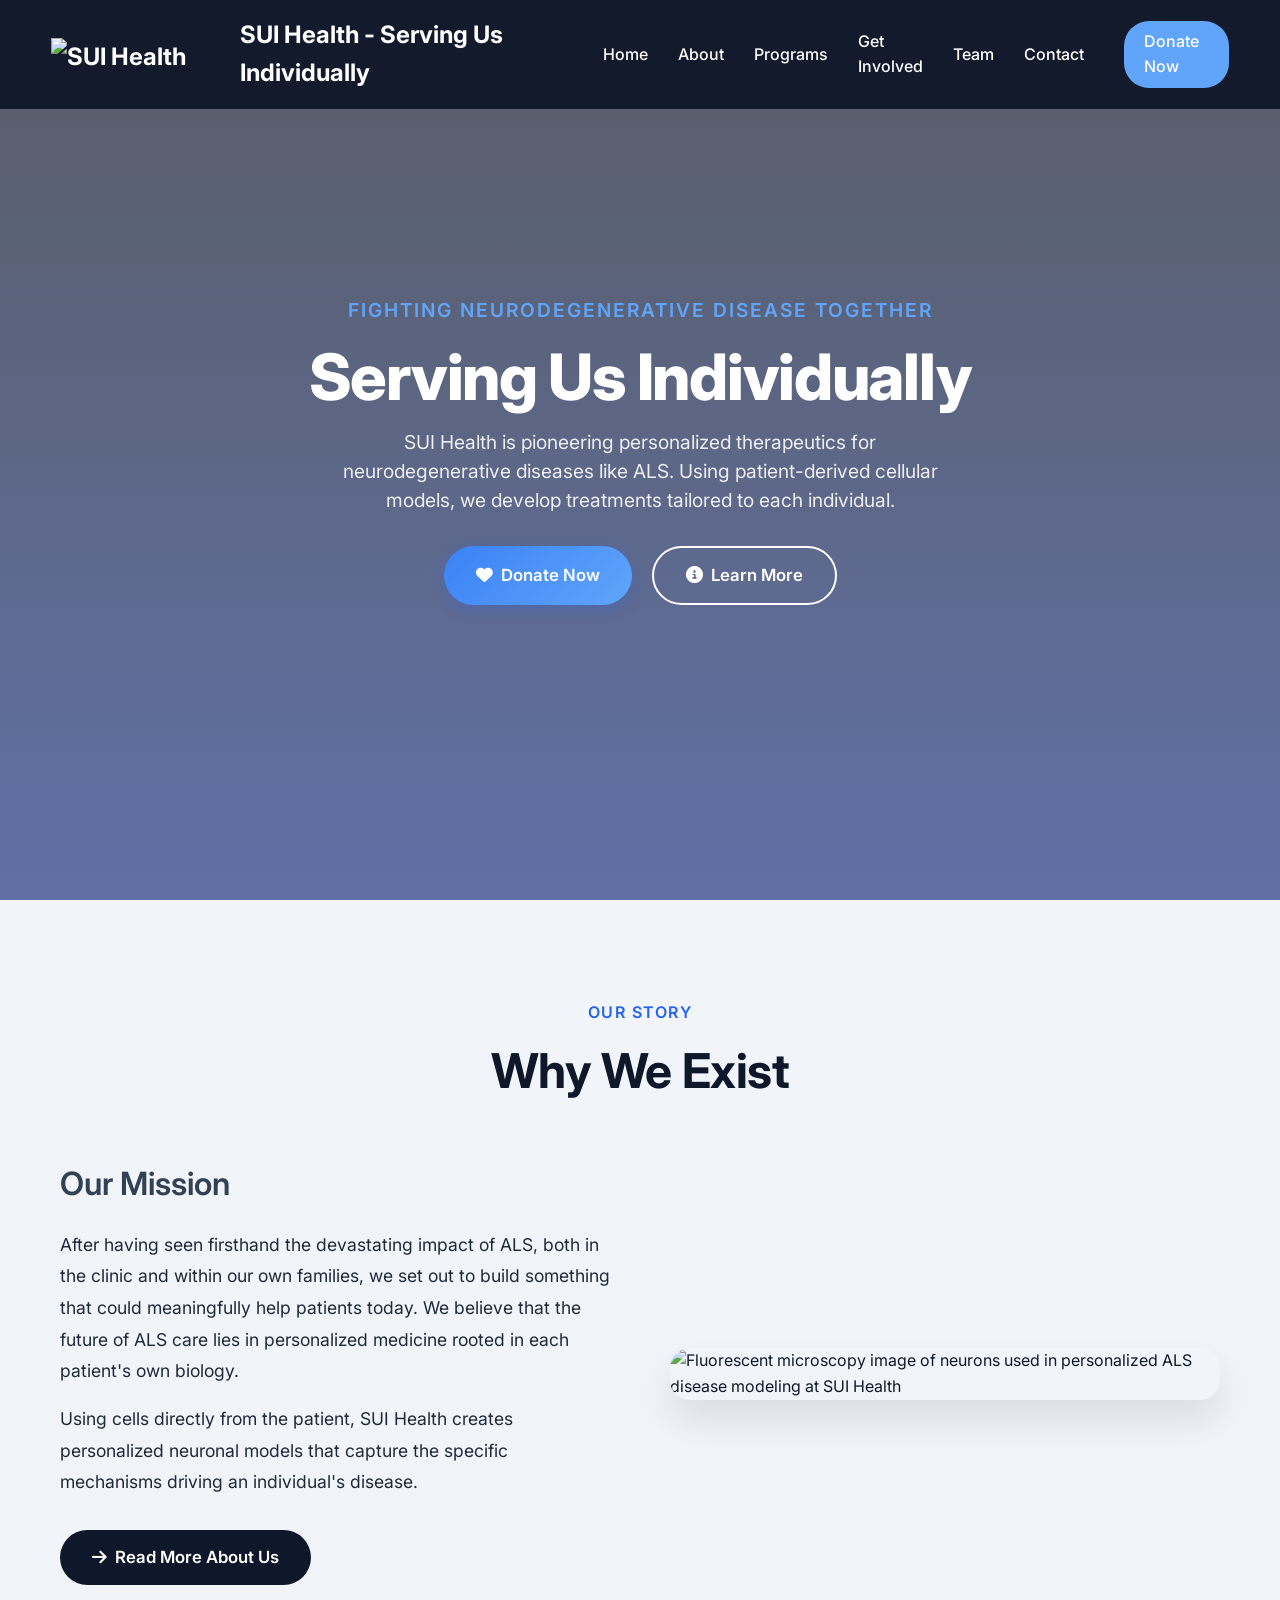
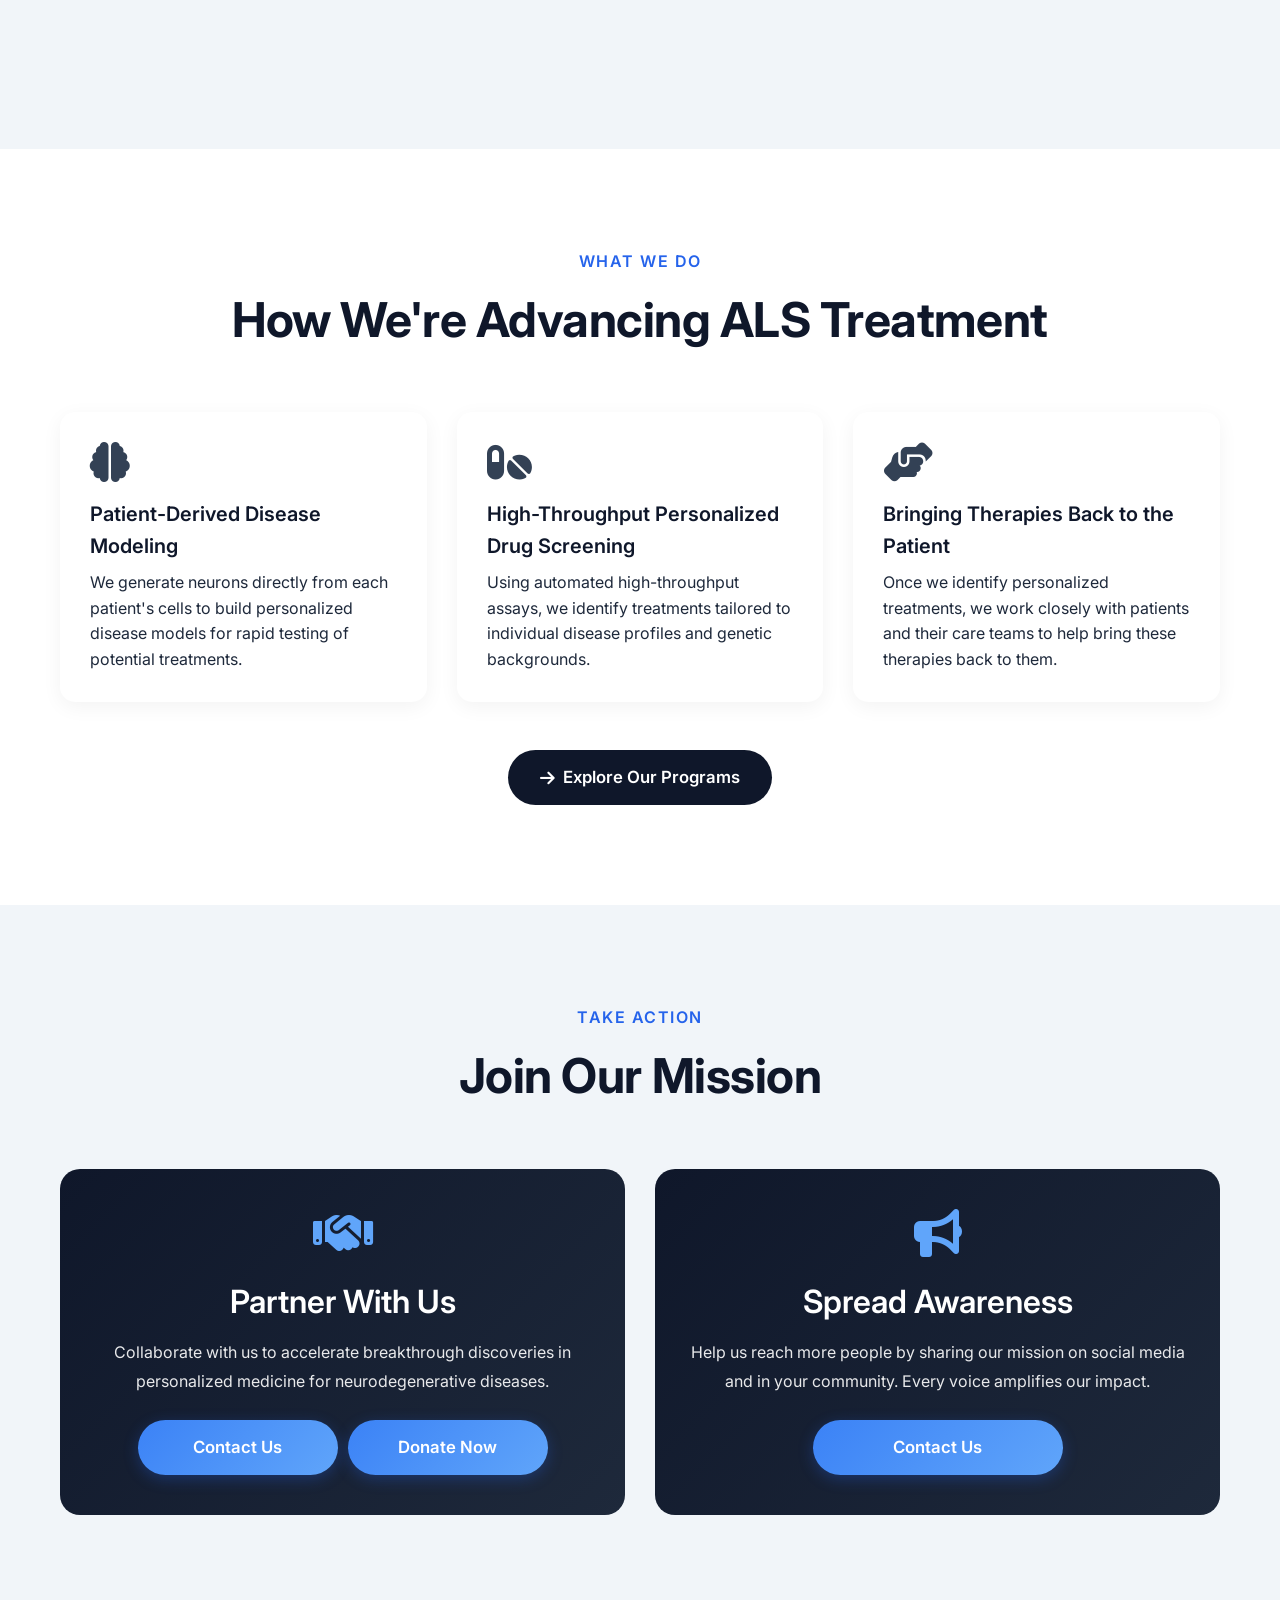
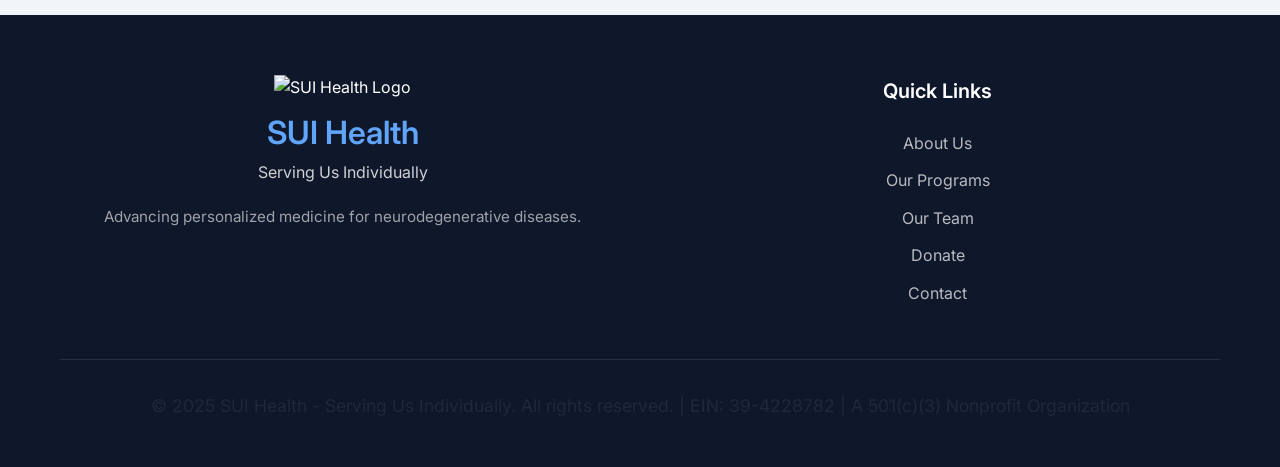
==== commit 5465f5e9: "Fix heading" ====
--- a/index.html
+++ b/index.html
@@ -99,26 +99,28 @@
         </div>
     </section>
 
-    <!-- Brief About Preview -->
-    <section>
-        <div class="container">
-            <div class="section-header">
-                <div class="section-subtitle">Our Story</div>
-                <h2>Why We Exist</h2>
-            </div>
-            <div class="about-content fade-in">
-                <div class="about-text">
-                    <h3>Our Mission</h3>
-                    <p>After having seen firsthand the devastating impact of ALS, both in the clinic and within our own families, we set out to build something that could meaningfully help patients today. We believe that the future of ALS care lies in personalized medicine rooted in each patient's own biology.</p>
-                    <p>Using cells directly from the patient, SUI Health creates personalized neuronal models that capture the specific mechanisms driving an individual's disease.</p>
-                    <a href="about.html" class="btn btn-dark" style="margin-top: 1rem;"><i class="fas fa-arrow-right"></i> Read More About Us</a>
-                </div>
-                <div class="about-image">
-                    <img src="https://suihealth-website.s3.us-east-2.amazonaws.com/photos/GU_LC3B-noBaf_1006 - Deconvolved, Type Automatic_2.png" alt="Fluorescent microscopy image of neurons used in personalized ALS disease modeling at SUI Health">
-                </div>
-            </div>
-        </div>
-    </section>
+        <!-- Brief About Preview -->
+        <section>
+            <div class="container">
+                <div class="section-header">
+                    <div class="section-subtitle">Our Story</div>
+                    <h2>Why We Exist</h2>
+                </div>
+                <div class="about-content fade-in">
+                    <div class="about-image">
+                        <img src="https://suihealth-website.s3.us-east-2.amazonaws.com/photos/GU_LC3B-noBaf_1006 - Deconvolved, Type Automatic_2.png" alt="Fluorescent microscopy image of neurons used in personalized ALS disease modeling at SUI Health">
+                    </div>
+                    
+                    <div class="about-text">
+                        <h3>Our Mission</h3>
+                        <p>After having seen firsthand the devastating impact of ALS, both in the clinic and within our own families, we set out to build something that could meaningfully help patients today. We believe that the future of ALS care lies in personalized medicine rooted in each patient's own biology.</p>
+                        <p>Using cells directly from the patient, SUI Health creates personalized neuronal models that capture the specific mechanisms driving an individual's disease.</p>
+                        <a href="about.html" class="btn btn-dark" style="margin-top: 1rem;"><i class="fas fa-arrow-right"></i> Read More About Us</a>
+                    </div>
+                    
+                </div>
+            </div>
+        </section>
 
     <!-- Programs Preview -->
     <section>
@@ -140,7 +142,7 @@
                 </div>
                 <div class="value-card">
                     <i class="fas fa-hands-helping"></i>
-                    <h4>Patient Support</h4>
+                    <h4>Bringing Therapies Back to the Patient</h4>
                     <p>Once we identify personalized treatments, we work closely with patients and their care teams to help bring these therapies back to them.</p>
                 </div>
             </div>
--- a/styles.css
+++ b/styles.css
@@ -138,6 +138,7 @@
     letter-spacing: 2px;
     margin-bottom: 1rem;
 }
+.page-hero p { color: rgba(255,255,255,0.9); max-width: 700px; margin-left: auto; margin-right: auto; }
 
 /* Full-height hero for homepage */
 #home {
@@ -294,6 +295,11 @@
 }
 
 @media (max-width: 767px) {
+    .about-image { order: 1; }
+    .about-text { order: 2; }
+}
+
+@media (max-width: 767px) {
     .nav-links { display: none; }
     .mobile-menu { display: block; }
     .hero-buttons { flex-direction: column; gap: 12px; }
